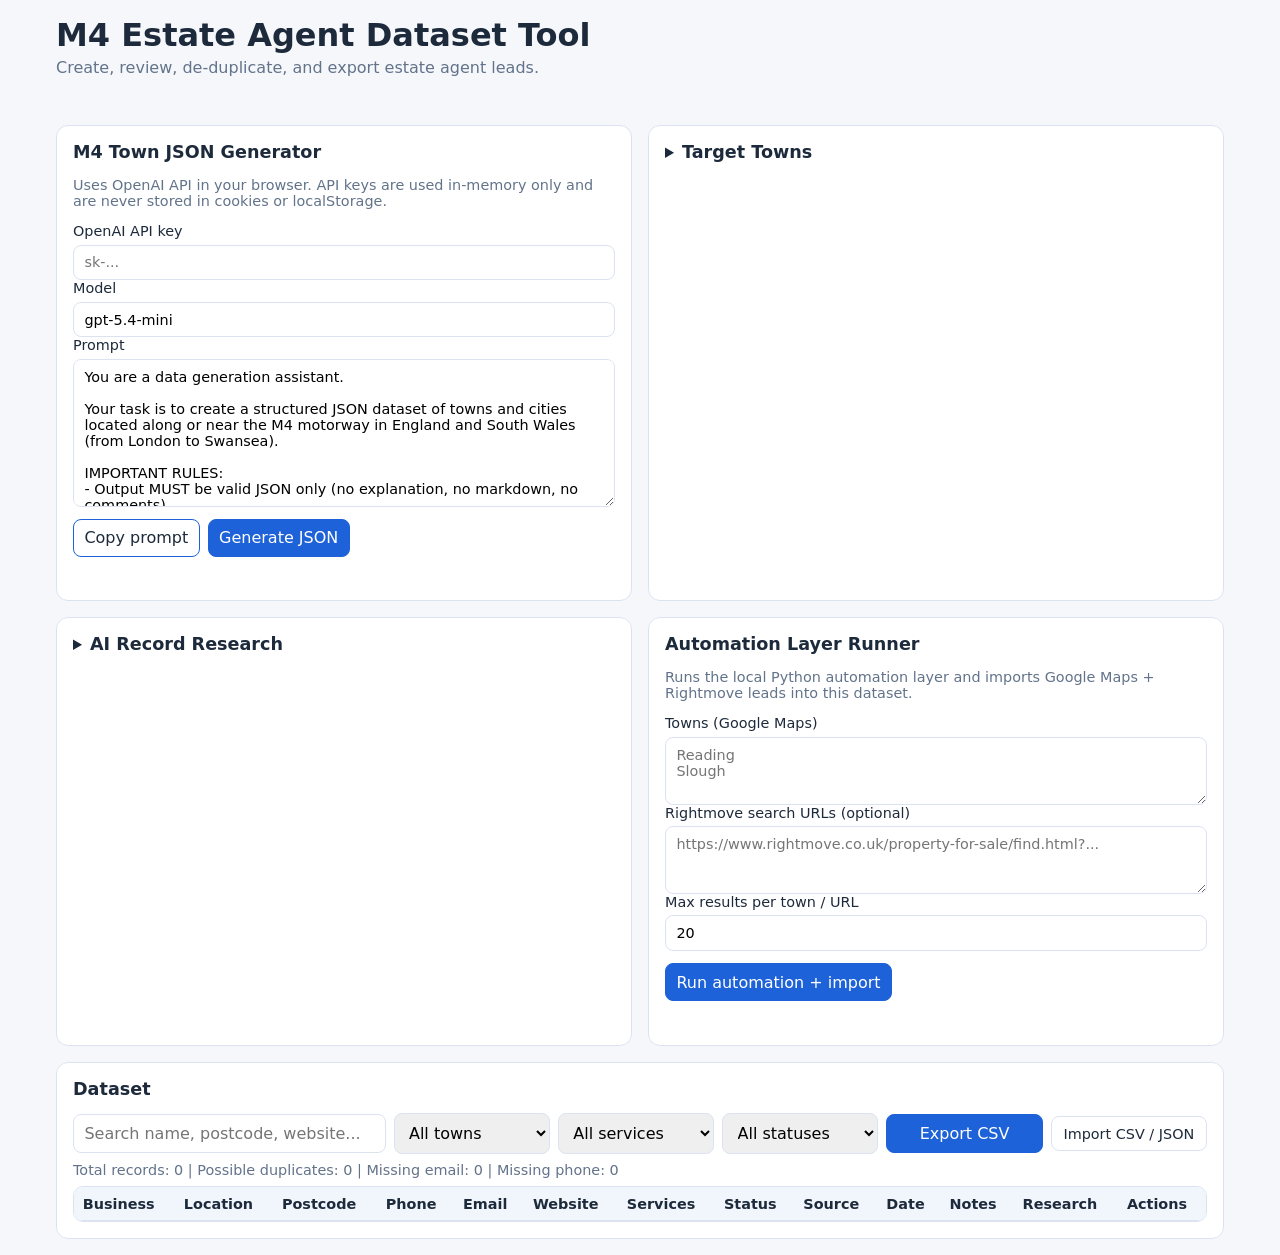
==== index.html @ b04e9800 "Convert Target Towns section into closed accordion" ====
<!doctype html>
<html lang="en">
  <head>
    <meta charset="UTF-8" />
    <meta name="viewport" content="width=device-width, initial-scale=1.0" />
    <title>M4 Estate Agent Dataset Tool</title>
    <link rel="icon" type="image/x-icon" href="./favicon.ico" />
    <link rel="stylesheet" href="styles.css" />
  </head>
  <body>
    <div id="aiWorkingNotice" class="ai-working-notice" role="status" aria-live="polite" hidden>
      The AI is now working please wait for the result.
    </div>
    <header class="container">
      <h1>M4 Estate Agent Dataset Tool</h1>
      <p class="subtitle">Create, review, de-duplicate, and export estate agent leads.</p>
    </header>

    <main class="container grid">
      <section class="card">
        <h2>M4 Town JSON Generator</h2>
        <p class="hint">Uses OpenAI API in your browser. API keys are used in-memory only and are never stored in cookies or localStorage.</p>
        <label>OpenAI API key
          <input id="openAiApiKey" type="password" autocomplete="off" placeholder="sk-..." />
        </label>
        <label>Model
          <input id="openAiModel" value="gpt-5.4-mini" />
        </label>
        <label>Prompt
          <textarea id="townPrompt" rows="8"></textarea>
        </label>
        <div class="actions">
          <button id="copyTownPromptBtn" type="button" class="secondary">Copy prompt</button>
          <button id="generateTownJsonBtn" type="button">Generate JSON</button>
        </div>
        <p id="townGenMessage" class="message" aria-live="polite"></p>
      </section>

      <section class="card">
        <details class="accordion">
          <summary><span class="accordion-title">Target Towns</span></summary>
          <div class="actions inline">
            <input id="newTown" placeholder="Add town e.g. Slough" />
            <button id="addTownBtn" type="button">Add</button>
          </div>
          <ul id="townList" class="pill-list"></ul>
        </details>
      </section>

      <section class="card">
        <details class="accordion">
          <summary><span class="accordion-title">AI Record Research</span></summary>
          <p class="hint">Use the row-level <strong>AI research</strong> action to enrich one estate agent at a time with cautious, structured JSON.</p>
          <label>OpenAI API key (optional if backend has OPENAI_API_KEY)
            <input id="aiResearchApiKey" type="password" autocomplete="off" placeholder="sk-..." />
          </label>
          <label>Model
            <input id="aiResearchModel" value="gpt-5.4-mini" />
          </label>
          <label>Prompt (editable)
            <textarea id="aiResearchPrompt" rows="18"></textarea>
          </label>
          <p class="hint">Adds AI-generated research fields. Review before outreach use.</p>
          <p id="aiResearchMessage" class="message" aria-live="polite"></p>
        </details>
      </section>

      <section class="card">
        <h2>Automation Layer Runner</h2>
        <p class="hint">Runs the local Python automation layer and imports Google Maps + Rightmove leads into this dataset.</p>
        <label>Towns (Google Maps)
          <textarea id="automationTowns" rows="3" placeholder="Reading&#10;Slough"></textarea>
        </label>
        <label>Rightmove search URLs (optional)
          <textarea id="automationUrls" rows="3" placeholder="https://www.rightmove.co.uk/property-for-sale/find.html?..."></textarea>
        </label>
        <label>Max results per town / URL
          <input id="automationMaxResults" type="number" min="1" max="100" value="20" />
        </label>
        <div class="actions">
          <button id="runAutomationBtn" type="button">Run automation + import</button>
        </div>
        <p id="automationMessage" class="message" aria-live="polite"></p>
      </section>

      <section class="card full">
        <h2>Dataset</h2>
        <div class="toolbar">
          <input id="searchInput" placeholder="Search name, postcode, website..." />
          <select id="filterTown"><option value="">All towns</option></select>
          <select id="filterService"><option value="">All services</option></select>
          <select id="filterStatus"><option value="">All statuses</option></select>
          <button id="exportCsvBtn" type="button">Export CSV</button>
          <label class="import-label">
            Import CSV / JSON
            <input id="importCsvInput" type="file" accept=".csv,text/csv,.json,application/json" />
          </label>
        </div>
        <div id="qualitySummary" class="summary"></div>
        <div class="table-wrap">
          <table>
            <thead>
              <tr>
                <th data-sort="businessName">Business</th>
                <th data-sort="location">Location</th>
                <th data-sort="postcode">Postcode</th>
                <th data-sort="phone">Phone</th>
                <th>Email</th>
                <th>Website</th>
                <th data-sort="services">Services</th>
                <th data-sort="status">Status</th>
                <th>Source</th>
                <th data-sort="dateCaptured">Date</th>
                <th>Notes</th>
                <th>Research</th>
                <th>Actions</th>
              </tr>
            </thead>
            <tbody id="recordsTbody"></tbody>
          </table>
        </div>
      </section>
    </main>

    <template id="rowTemplate">
      <tr>
        <td data-k="businessName"></td>
        <td data-k="location"></td>
        <td data-k="postcode"></td>
        <td data-k="phone"></td>
        <td data-k="email"></td>
        <td data-k="website"></td>
        <td data-k="services"></td>
        <td data-k="status"></td>
        <td data-k="sourceUrl"></td>
        <td data-k="dateCaptured"></td>
        <td data-k="notes"></td>
        <td data-k="research"></td>
        <td class="row-actions"></td>
      </tr>
    </template>

    <script src="app.js"></script>
  </body>
</html>
---- styles.css ----
:root {
  --bg: #f5f7fb;
  --card: #ffffff;
  --line: #dbe3f0;
  --text: #1d2a3b;
  --muted: #62738a;
  --accent: #1d62d8;
  --warn: #9b6700;
  --danger: #b5002a;
}
* { box-sizing: border-box; }
body {
  margin: 0;
  font-family: Inter, system-ui, -apple-system, Segoe UI, Roboto, sans-serif;
  color: var(--text);
  background: var(--bg);
  overflow-x: hidden;
}
.container { max-width: 1200px; margin: 0 auto; padding: 1rem; }
header h1 { margin: 0; }
.subtitle { color: var(--muted); margin-top: 0.25rem; }
.hint { color: var(--muted); font-size: 0.9rem; margin-top: 0; }
.grid { display: grid; gap: 1rem; grid-template-columns: repeat(2, minmax(0, 1fr)); }
.card {
  background: var(--card);
  border: 1px solid var(--line);
  border-radius: 12px;
  padding: 1rem;
}
.full { grid-column: 1 / -1; }
h2 { margin-top: 0; font-size: 1.1rem; }
.accordion summary {
  cursor: pointer;
  margin-bottom: 0.75rem;
}
.accordion-title {
  display: inline-block;
  margin-top: 0;
  font-size: 1.1rem;
  font-weight: 700;
}
.form-grid { display: grid; gap: 0.75rem; grid-template-columns: repeat(2, minmax(0, 1fr)); }
label { display: flex; flex-direction: column; gap: 0.35rem; font-size: 0.9rem; }
input, select, textarea, button {
  font: inherit;
  border: 1px solid var(--line);
  border-radius: 8px;
  padding: 0.55rem 0.65rem;
}
textarea { resize: vertical; }
button { background: var(--accent); color: #fff; border-color: var(--accent); cursor: pointer; }
button.secondary { background: #fff; color: var(--text); }
.actions { display: flex; gap: 0.5rem; margin-top: 0.75rem; flex-wrap: wrap; }
.actions.inline { margin-top: 0; }
.actions.inline input { flex: 1 1 220px; }
.message { min-height: 1.2rem; color: var(--warn); margin: 0.5rem 0 0; }
.ai-working-notice {
  position: fixed;
  top: 1rem;
  right: 1rem;
  z-index: 2000;
  max-width: 360px;
  padding: 0.75rem 1rem;
  border-radius: 10px;
  background: #1d2a3b;
  color: #fff;
  box-shadow: 0 10px 26px rgba(0, 0, 0, 0.25);
  font-size: 0.9rem;
}
.toolbar { display: grid; gap: 0.5rem; grid-template-columns: 2fr repeat(5, minmax(120px, 1fr)); align-items: center; }
.import-label {
  display: inline-flex;
  justify-content: center;
  align-items: center;
  background: #fff;
  border: 1px solid var(--line);
  border-radius: 8px;
  padding: 0.55rem 0.65rem;
  cursor: pointer;
}
.import-label input { display: none; }
.table-wrap { overflow: auto; border: 1px solid var(--line); border-radius: 10px; -webkit-overflow-scrolling: touch; }
table { width: 100%; border-collapse: collapse; min-width: 1100px; }
th, td { padding: 0.55rem; border-bottom: 1px solid var(--line); vertical-align: top; font-size: 0.9rem; }
th { background: #f1f5fc; text-align: left; cursor: pointer; user-select: none; }
th:last-child { cursor: default; }
.pill-list { list-style: none; padding: 0; margin: 0.75rem 0 0; display: flex; flex-wrap: wrap; gap: 0.45rem; }
.pill {
  display: inline-flex;
  align-items: center;
  gap: 0.45rem;
  padding: 0.25rem 0.55rem;
  border-radius: 999px;
  border: 1px solid var(--line);
  background: #f7faff;
}
.pill-label {
  cursor: pointer;
  outline: none;
}
.pill-label:focus-visible {
  text-decoration: underline;
}
.pill button { padding: 0 0.35rem; border-radius: 999px; font-size: 0.8rem; background: #fff; color: var(--text); }
.summary { color: var(--muted); font-size: 0.9rem; margin: 0.5rem 0; }
.tag-duplicate { color: var(--danger); font-weight: 600; }
.row-actions { display: flex; gap: 0.4rem; flex-wrap: wrap; }
.row-actions button { font-size: 0.8rem; padding: 0.35rem 0.5rem; }
@media (max-width: 900px) {
  .grid, .form-grid, .toolbar { grid-template-columns: 1fr; }
  .full { grid-column: auto; }
  .toolbar > * { width: 100%; }
  .table-wrap { margin-inline: -0.25rem; }
  table { min-width: 900px; }
}

@media (max-width: 700px) {
  .container { padding: 0.75rem; }
  header h1 { font-size: 1.35rem; line-height: 1.2; }
  .card { padding: 0.75rem; }
  h2 { font-size: 1rem; }
  input, select, textarea, button { font-size: 16px; }
  .actions > button, .actions > .import-label { width: 100%; }
  .ai-working-notice {
    left: 0.75rem;
    right: 0.75rem;
    top: 0.75rem;
    max-width: none;
  }
  .table-wrap {
    border: 0;
    margin-inline: 0;
  }
  table {
    min-width: 0;
  }
  thead {
    display: none;
  }
  tbody,
  tr,
  td {
    display: block;
    width: 100%;
  }
  tr {
    margin-bottom: 0.65rem;
    border: 1px solid var(--line);
    border-radius: 10px;
    overflow: hidden;
    background: var(--card);
  }
  td {
    border-bottom: 1px solid var(--line);
    display: grid;
    gap: 0.25rem;
    padding: 0.5rem 0.6rem;
  }
  td::before {
    font-size: 0.75rem;
    color: var(--muted);
    font-weight: 600;
    text-transform: uppercase;
    letter-spacing: 0.02em;
  }
  td:nth-child(1)::before { content: 'Business'; }
  td:nth-child(2)::before { content: 'Location'; }
  td:nth-child(3)::before { content: 'Postcode'; }
  td:nth-child(4)::before { content: 'Phone'; }
  td:nth-child(5)::before { content: 'Email'; }
  td:nth-child(6)::before { content: 'Website'; }
  td:nth-child(7)::before { content: 'Services'; }
  td:nth-child(8)::before { content: 'Status'; }
  td:nth-child(9)::before { content: 'Source'; }
  td:nth-child(10)::before { content: 'Date'; }
  td:nth-child(11)::before { content: 'Notes'; }
  td:nth-child(12)::before { content: 'Research'; }
  td:nth-child(13)::before { content: 'Actions'; }
  td:last-child {
    border-bottom: 0;
  }
}
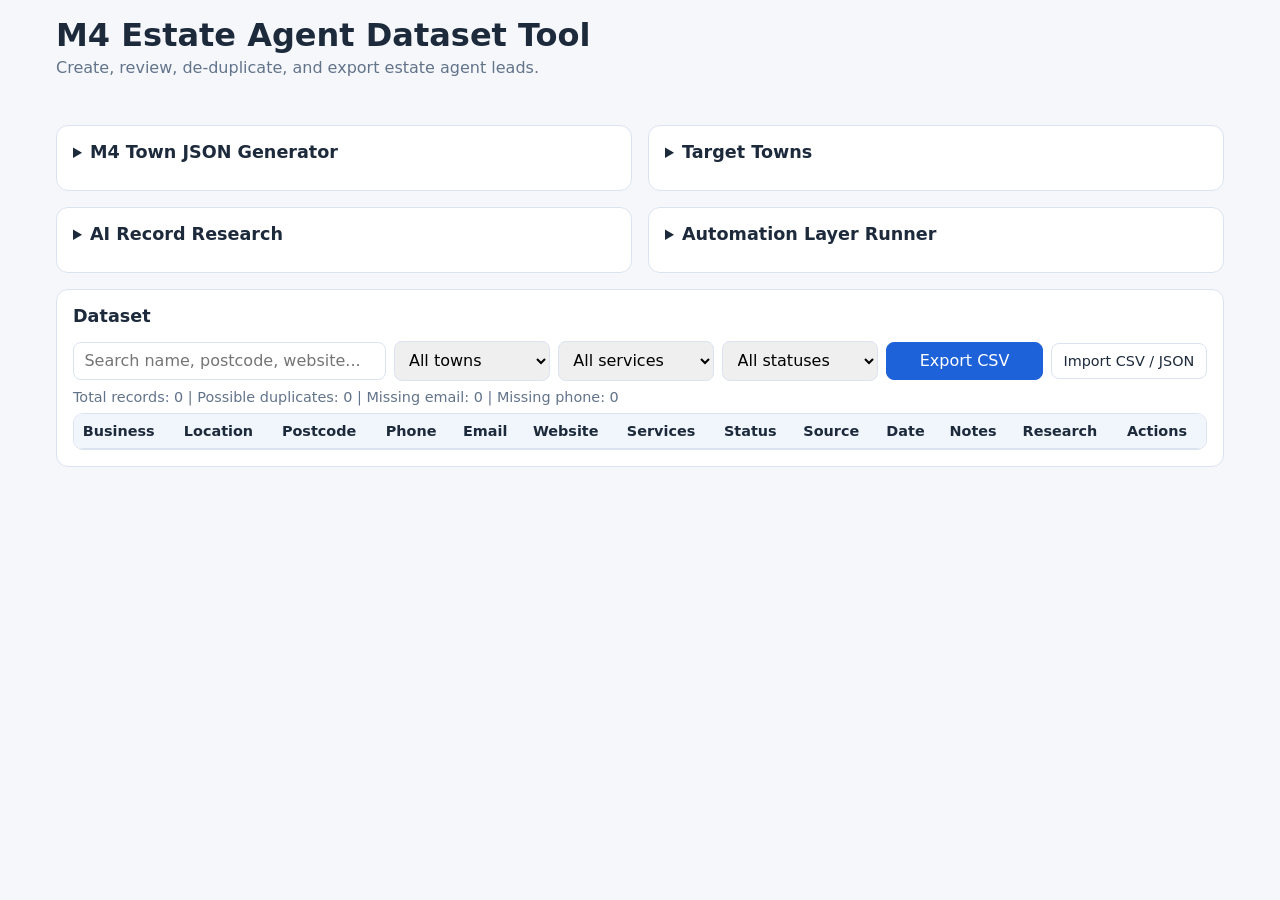
==== commit 73f5dd0b: "Merge pull request #26 from BryanAvery/codex/add-accordion-to-target-towns-section" ====
--- a/index.html
+++ b/index.html
@@ -18,22 +18,24 @@
 
     <main class="container grid">
       <section class="card">
-        <h2>M4 Town JSON Generator</h2>
-        <p class="hint">Uses OpenAI API in your browser. API keys are used in-memory only and are never stored in cookies or localStorage.</p>
-        <label>OpenAI API key
-          <input id="openAiApiKey" type="password" autocomplete="off" placeholder="sk-..." />
-        </label>
-        <label>Model
-          <input id="openAiModel" value="gpt-5.4-mini" />
-        </label>
-        <label>Prompt
-          <textarea id="townPrompt" rows="8"></textarea>
-        </label>
-        <div class="actions">
-          <button id="copyTownPromptBtn" type="button" class="secondary">Copy prompt</button>
-          <button id="generateTownJsonBtn" type="button">Generate JSON</button>
-        </div>
-        <p id="townGenMessage" class="message" aria-live="polite"></p>
+        <details class="accordion">
+          <summary><span class="accordion-title">M4 Town JSON Generator</span></summary>
+          <p class="hint">Uses OpenAI API in your browser. API keys are used in-memory only and are never stored in cookies or localStorage.</p>
+          <label>OpenAI API key
+            <input id="openAiApiKey" type="password" autocomplete="off" placeholder="sk-..." />
+          </label>
+          <label>Model
+            <input id="openAiModel" value="gpt-5.4-mini" />
+          </label>
+          <label>Prompt
+            <textarea id="townPrompt" rows="8"></textarea>
+          </label>
+          <div class="actions">
+            <button id="copyTownPromptBtn" type="button" class="secondary">Copy prompt</button>
+            <button id="generateTownJsonBtn" type="button">Generate JSON</button>
+          </div>
+          <p id="townGenMessage" class="message" aria-live="polite"></p>
+        </details>
       </section>
 
       <section class="card">
@@ -66,21 +68,23 @@
       </section>
 
       <section class="card">
-        <h2>Automation Layer Runner</h2>
-        <p class="hint">Runs the local Python automation layer and imports Google Maps + Rightmove leads into this dataset.</p>
-        <label>Towns (Google Maps)
-          <textarea id="automationTowns" rows="3" placeholder="Reading&#10;Slough"></textarea>
-        </label>
-        <label>Rightmove search URLs (optional)
-          <textarea id="automationUrls" rows="3" placeholder="https://www.rightmove.co.uk/property-for-sale/find.html?..."></textarea>
-        </label>
-        <label>Max results per town / URL
-          <input id="automationMaxResults" type="number" min="1" max="100" value="20" />
-        </label>
-        <div class="actions">
-          <button id="runAutomationBtn" type="button">Run automation + import</button>
-        </div>
-        <p id="automationMessage" class="message" aria-live="polite"></p>
+        <details class="accordion">
+          <summary><span class="accordion-title">Automation Layer Runner</span></summary>
+          <p class="hint">Runs the local Python automation layer and imports Google Maps + Rightmove leads into this dataset.</p>
+          <label>Towns (Google Maps)
+            <textarea id="automationTowns" rows="3" placeholder="Reading&#10;Slough"></textarea>
+          </label>
+          <label>Rightmove search URLs (optional)
+            <textarea id="automationUrls" rows="3" placeholder="https://www.rightmove.co.uk/property-for-sale/find.html?..."></textarea>
+          </label>
+          <label>Max results per town / URL
+            <input id="automationMaxResults" type="number" min="1" max="100" value="20" />
+          </label>
+          <div class="actions">
+            <button id="runAutomationBtn" type="button">Run automation + import</button>
+          </div>
+          <p id="automationMessage" class="message" aria-live="polite"></p>
+        </details>
       </section>
 
       <section class="card full">
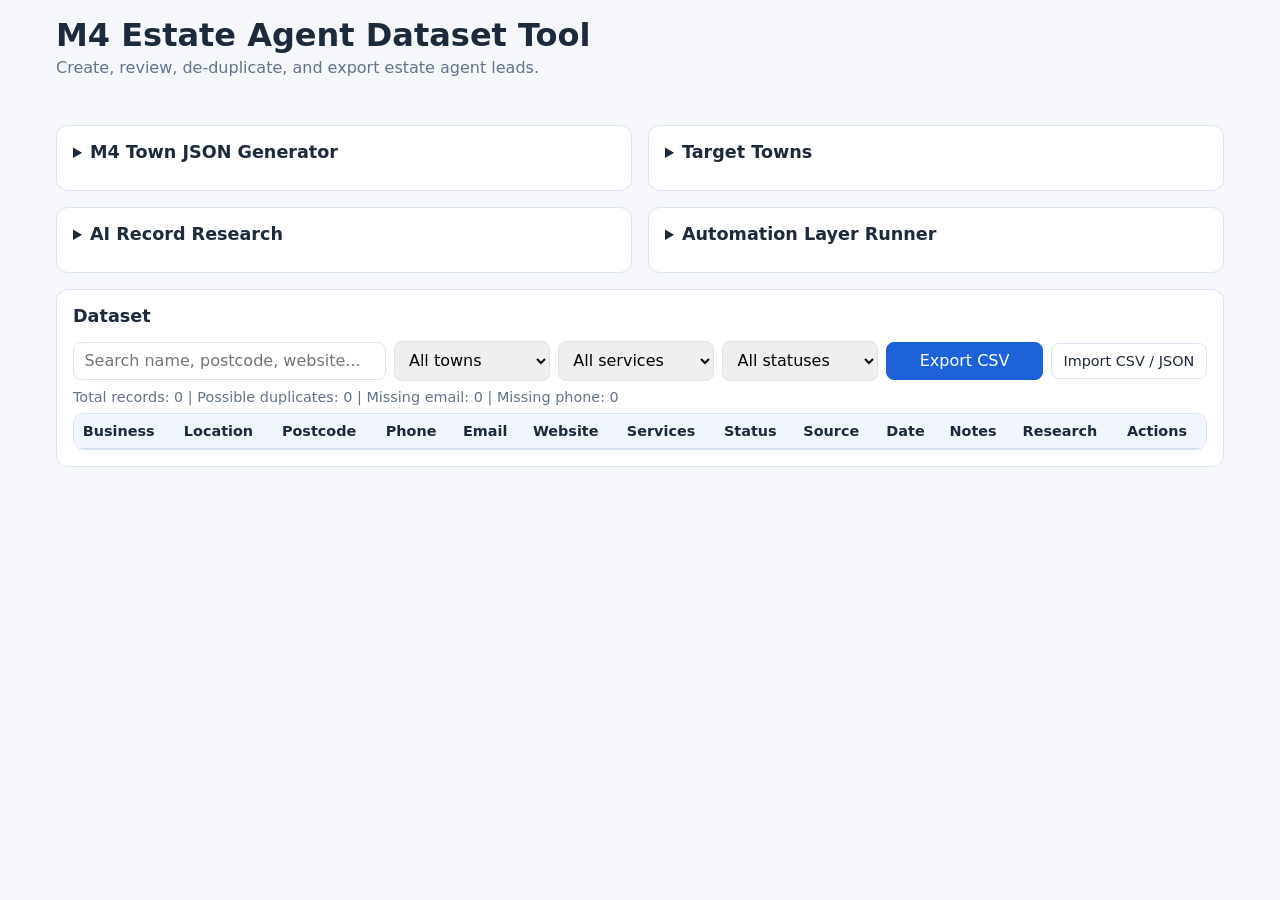
==== commit 4e62a347: "Improve dataset edit flow with field-by-field JSON editor" ====
--- a/index.html
+++ b/index.html
@@ -144,6 +144,19 @@
       </tr>
     </template>
 
+    <dialog id="jsonEditDialog" class="json-edit-dialog">
+      <form id="jsonEditForm" method="dialog" class="json-edit-form">
+        <h3>Edit Dataset Record</h3>
+        <p class="hint">Update each field below. Arrays and objects accept valid JSON.</p>
+        <div id="jsonEditFields" class="json-edit-fields"></div>
+        <p id="jsonEditMessage" class="message" aria-live="polite"></p>
+        <div class="actions">
+          <button id="saveJsonEditBtn" type="submit">Save</button>
+          <button id="cancelJsonEditBtn" type="button" class="secondary">Cancel</button>
+        </div>
+      </form>
+    </dialog>
+
     <script src="app.js"></script>
   </body>
 </html>
--- a/styles.css
+++ b/styles.css
@@ -106,6 +106,34 @@
 .tag-duplicate { color: var(--danger); font-weight: 600; }
 .row-actions { display: flex; gap: 0.4rem; flex-wrap: wrap; }
 .row-actions button { font-size: 0.8rem; padding: 0.35rem 0.5rem; }
+.json-edit-dialog {
+  width: min(720px, 94vw);
+  max-height: 85vh;
+  border: 1px solid var(--line);
+  border-radius: 12px;
+  padding: 0;
+}
+.json-edit-dialog::backdrop {
+  background: rgba(0, 0, 0, 0.35);
+}
+.json-edit-form {
+  padding: 1rem;
+  max-height: 85vh;
+  overflow: auto;
+}
+.json-edit-form h3 {
+  margin: 0 0 0.4rem;
+}
+.json-edit-fields {
+  display: grid;
+  gap: 0.65rem;
+}
+.json-edit-field {
+  gap: 0.3rem;
+}
+.json-edit-field span {
+  font-weight: 600;
+}
 @media (max-width: 900px) {
   .grid, .form-grid, .toolbar { grid-template-columns: 1fr; }
   .full { grid-column: auto; }
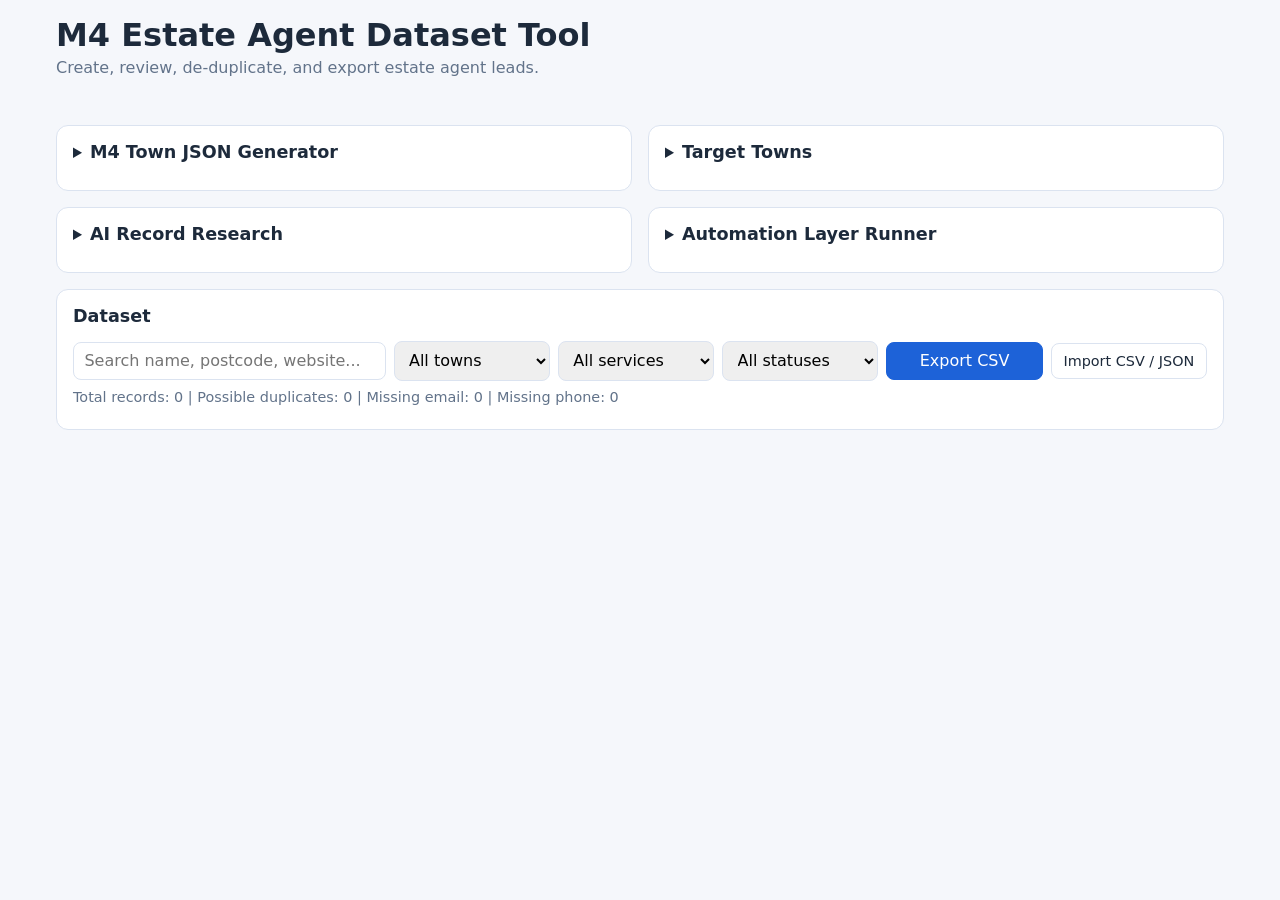
==== commit 7a9476a5: "Render dataset records as business-name accordions" ====
--- a/index.html
+++ b/index.html
@@ -101,61 +101,9 @@
           </label>
         </div>
         <div id="qualitySummary" class="summary"></div>
-        <div class="table-wrap">
-          <table>
-            <thead>
-              <tr>
-                <th data-sort="businessName">Business</th>
-                <th data-sort="location">Location</th>
-                <th data-sort="postcode">Postcode</th>
-                <th data-sort="phone">Phone</th>
-                <th>Email</th>
-                <th>Website</th>
-                <th data-sort="services">Services</th>
-                <th data-sort="status">Status</th>
-                <th>Source</th>
-                <th data-sort="dateCaptured">Date</th>
-                <th>Notes</th>
-                <th>Research</th>
-                <th>Actions</th>
-              </tr>
-            </thead>
-            <tbody id="recordsTbody"></tbody>
-          </table>
-        </div>
+        <div id="recordsAccordion" class="records-accordion"></div>
       </section>
     </main>
-
-    <template id="rowTemplate">
-      <tr>
-        <td data-k="businessName"></td>
-        <td data-k="location"></td>
-        <td data-k="postcode"></td>
-        <td data-k="phone"></td>
-        <td data-k="email"></td>
-        <td data-k="website"></td>
-        <td data-k="services"></td>
-        <td data-k="status"></td>
-        <td data-k="sourceUrl"></td>
-        <td data-k="dateCaptured"></td>
-        <td data-k="notes"></td>
-        <td data-k="research"></td>
-        <td class="row-actions"></td>
-      </tr>
-    </template>
-
-    <dialog id="jsonEditDialog" class="json-edit-dialog">
-      <form id="jsonEditForm" method="dialog" class="json-edit-form">
-        <h3>Edit Dataset Record</h3>
-        <p class="hint">Update each field below. Arrays and objects accept valid JSON.</p>
-        <div id="jsonEditFields" class="json-edit-fields"></div>
-        <p id="jsonEditMessage" class="message" aria-live="polite"></p>
-        <div class="actions">
-          <button id="saveJsonEditBtn" type="submit">Save</button>
-          <button id="cancelJsonEditBtn" type="button" class="secondary">Cancel</button>
-        </div>
-      </form>
-    </dialog>
 
     <script src="app.js"></script>
   </body>
--- a/styles.css
+++ b/styles.css
@@ -106,33 +106,30 @@
 .tag-duplicate { color: var(--danger); font-weight: 600; }
 .row-actions { display: flex; gap: 0.4rem; flex-wrap: wrap; }
 .row-actions button { font-size: 0.8rem; padding: 0.35rem 0.5rem; }
-.json-edit-dialog {
-  width: min(720px, 94vw);
-  max-height: 85vh;
-  border: 1px solid var(--line);
-  border-radius: 12px;
-  padding: 0;
-}
-.json-edit-dialog::backdrop {
-  background: rgba(0, 0, 0, 0.35);
-}
-.json-edit-form {
-  padding: 1rem;
-  max-height: 85vh;
-  overflow: auto;
-}
-.json-edit-form h3 {
-  margin: 0 0 0.4rem;
-}
-.json-edit-fields {
+.records-accordion {
   display: grid;
-  gap: 0.65rem;
-}
-.json-edit-field {
-  gap: 0.3rem;
-}
-.json-edit-field span {
-  font-weight: 600;
+  gap: 0.6rem;
+}
+.record-item {
+  border: 1px solid var(--line);
+  border-radius: 10px;
+  background: #fff;
+  overflow: hidden;
+}
+.record-summary {
+  cursor: pointer;
+  padding: 0.65rem 0.75rem;
+  background: #f1f5fc;
+  font-weight: 700;
+}
+.record-content {
+  padding: 0.65rem 0.75rem 0.75rem;
+  display: grid;
+  gap: 0.45rem;
+}
+.record-field {
+  font-size: 0.9rem;
+  line-height: 1.35;
 }
 @media (max-width: 900px) {
   .grid, .form-grid, .toolbar { grid-template-columns: 1fr; }
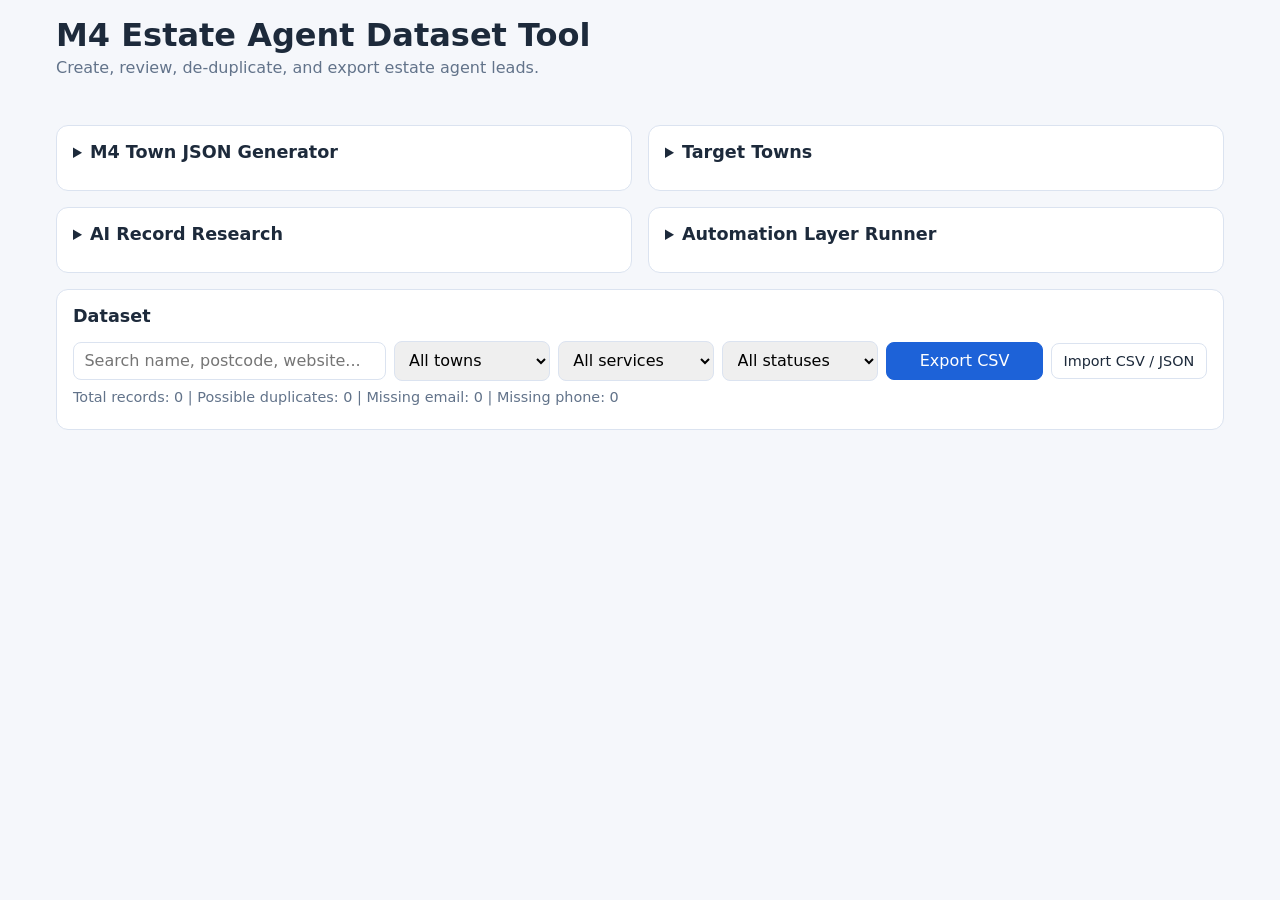
==== commit f983240e: "Render dataset records as accordions by business name" ====
--- a/index.html
+++ b/index.html
@@ -105,6 +105,19 @@
       </section>
     </main>
 
+    <dialog id="jsonEditDialog" class="json-edit-dialog">
+      <form id="jsonEditForm" method="dialog" class="json-edit-form">
+        <h3>Edit Dataset Record</h3>
+        <p class="hint">Update each field below. Arrays and objects accept valid JSON.</p>
+        <div id="jsonEditFields" class="json-edit-fields"></div>
+        <p id="jsonEditMessage" class="message" aria-live="polite"></p>
+        <div class="actions">
+          <button id="saveJsonEditBtn" type="submit">Save</button>
+          <button id="cancelJsonEditBtn" type="button" class="secondary">Cancel</button>
+        </div>
+      </form>
+    </dialog>
+
     <script src="app.js"></script>
   </body>
 </html>
--- a/styles.css
+++ b/styles.css
@@ -108,28 +108,54 @@
 .row-actions button { font-size: 0.8rem; padding: 0.35rem 0.5rem; }
 .records-accordion {
   display: grid;
-  gap: 0.6rem;
+  gap: 0.55rem;
 }
 .record-item {
   border: 1px solid var(--line);
   border-radius: 10px;
   background: #fff;
-  overflow: hidden;
 }
 .record-summary {
+  padding: 0.65rem 0.8rem;
   cursor: pointer;
-  padding: 0.65rem 0.75rem;
-  background: #f1f5fc;
-  font-weight: 700;
+  font-weight: 600;
 }
 .record-content {
-  padding: 0.65rem 0.75rem 0.75rem;
+  padding: 0 0.8rem 0.8rem;
   display: grid;
-  gap: 0.45rem;
+  gap: 0.3rem;
 }
 .record-field {
+  margin: 0;
   font-size: 0.9rem;
-  line-height: 1.35;
+}
+.json-edit-dialog {
+  width: min(720px, 94vw);
+  max-height: 85vh;
+  border: 1px solid var(--line);
+  border-radius: 12px;
+  padding: 0;
+}
+.json-edit-dialog::backdrop {
+  background: rgba(0, 0, 0, 0.35);
+}
+.json-edit-form {
+  padding: 1rem;
+  max-height: 85vh;
+  overflow: auto;
+}
+.json-edit-form h3 {
+  margin: 0 0 0.4rem;
+}
+.json-edit-fields {
+  display: grid;
+  gap: 0.65rem;
+}
+.json-edit-field {
+  gap: 0.3rem;
+}
+.json-edit-field span {
+  font-weight: 600;
 }
 @media (max-width: 900px) {
   .grid, .form-grid, .toolbar { grid-template-columns: 1fr; }
@@ -152,56 +178,7 @@
     top: 0.75rem;
     max-width: none;
   }
-  .table-wrap {
-    border: 0;
-    margin-inline: 0;
-  }
-  table {
-    min-width: 0;
-  }
-  thead {
-    display: none;
-  }
-  tbody,
-  tr,
-  td {
-    display: block;
-    width: 100%;
-  }
-  tr {
-    margin-bottom: 0.65rem;
-    border: 1px solid var(--line);
-    border-radius: 10px;
-    overflow: hidden;
-    background: var(--card);
-  }
-  td {
-    border-bottom: 1px solid var(--line);
-    display: grid;
-    gap: 0.25rem;
-    padding: 0.5rem 0.6rem;
-  }
-  td::before {
-    font-size: 0.75rem;
-    color: var(--muted);
-    font-weight: 600;
-    text-transform: uppercase;
-    letter-spacing: 0.02em;
-  }
-  td:nth-child(1)::before { content: 'Business'; }
-  td:nth-child(2)::before { content: 'Location'; }
-  td:nth-child(3)::before { content: 'Postcode'; }
-  td:nth-child(4)::before { content: 'Phone'; }
-  td:nth-child(5)::before { content: 'Email'; }
-  td:nth-child(6)::before { content: 'Website'; }
-  td:nth-child(7)::before { content: 'Services'; }
-  td:nth-child(8)::before { content: 'Status'; }
-  td:nth-child(9)::before { content: 'Source'; }
-  td:nth-child(10)::before { content: 'Date'; }
-  td:nth-child(11)::before { content: 'Notes'; }
-  td:nth-child(12)::before { content: 'Research'; }
-  td:nth-child(13)::before { content: 'Actions'; }
-  td:last-child {
-    border-bottom: 0;
+  .record-summary {
+    font-size: 0.95rem;
   }
 }
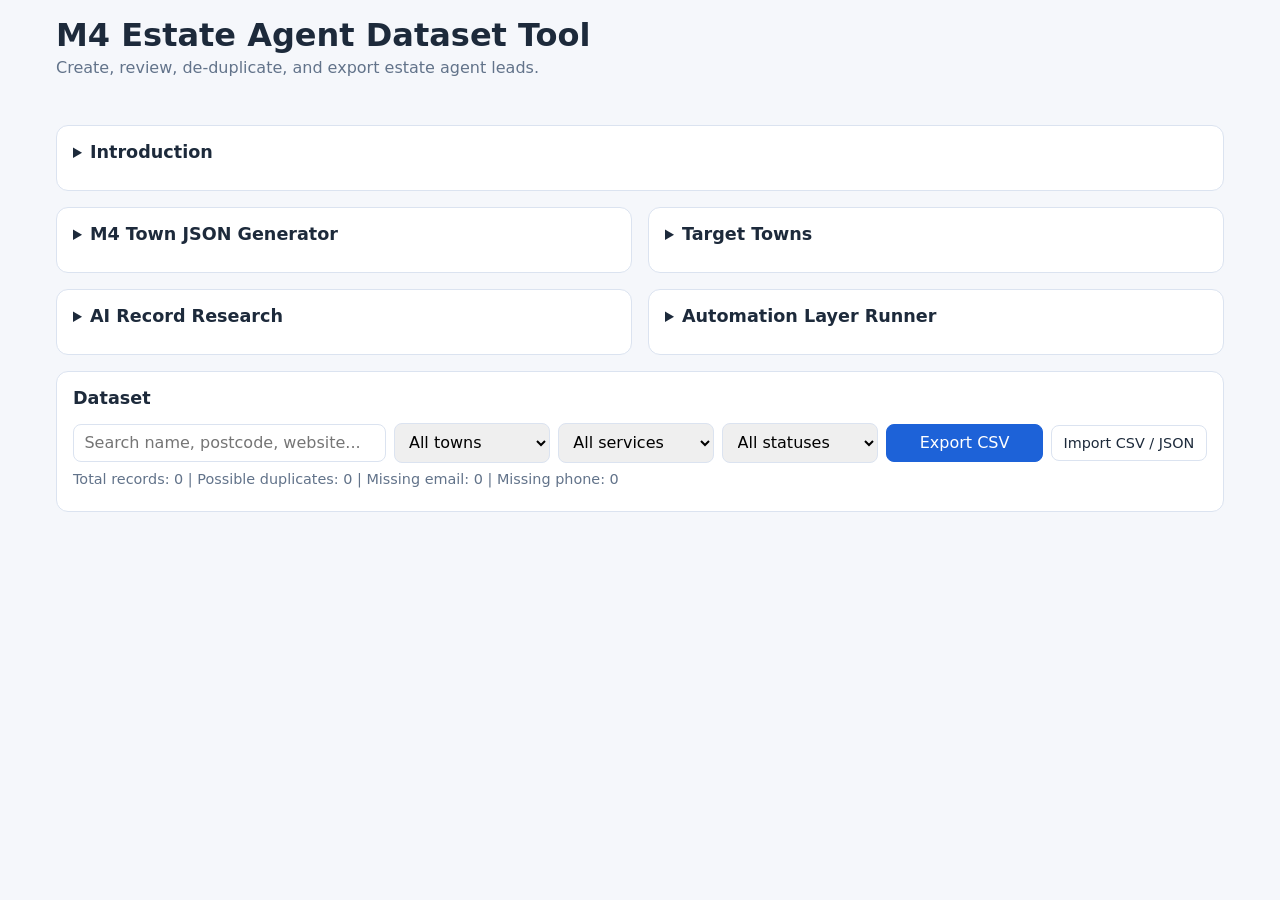
==== commit ecf795a4: "Add closed Introduction accordion with page overview" ====
--- a/index.html
+++ b/index.html
@@ -17,6 +17,20 @@
     </header>
 
     <main class="container grid">
+      <section class="card full">
+        <details class="accordion">
+          <summary><span class="accordion-title">Introduction</span></summary>
+          <p class="hint">This page helps you build and manage an estate agent lead dataset end-to-end.</p>
+          <p>
+            Use the accordion sections below to generate target towns, run provider automation, and enrich individual records with AI research.
+            All records are collected into the dataset table where you can search, filter, edit, de-duplicate, and export results.
+          </p>
+          <p>
+            In short, this tool demonstrates a full workflow for sourcing leads, improving data quality, and preparing structured outreach-ready exports from one interface.
+          </p>
+        </details>
+      </section>
+
       <section class="card">
         <details class="accordion">
           <summary><span class="accordion-title">M4 Town JSON Generator</span></summary>
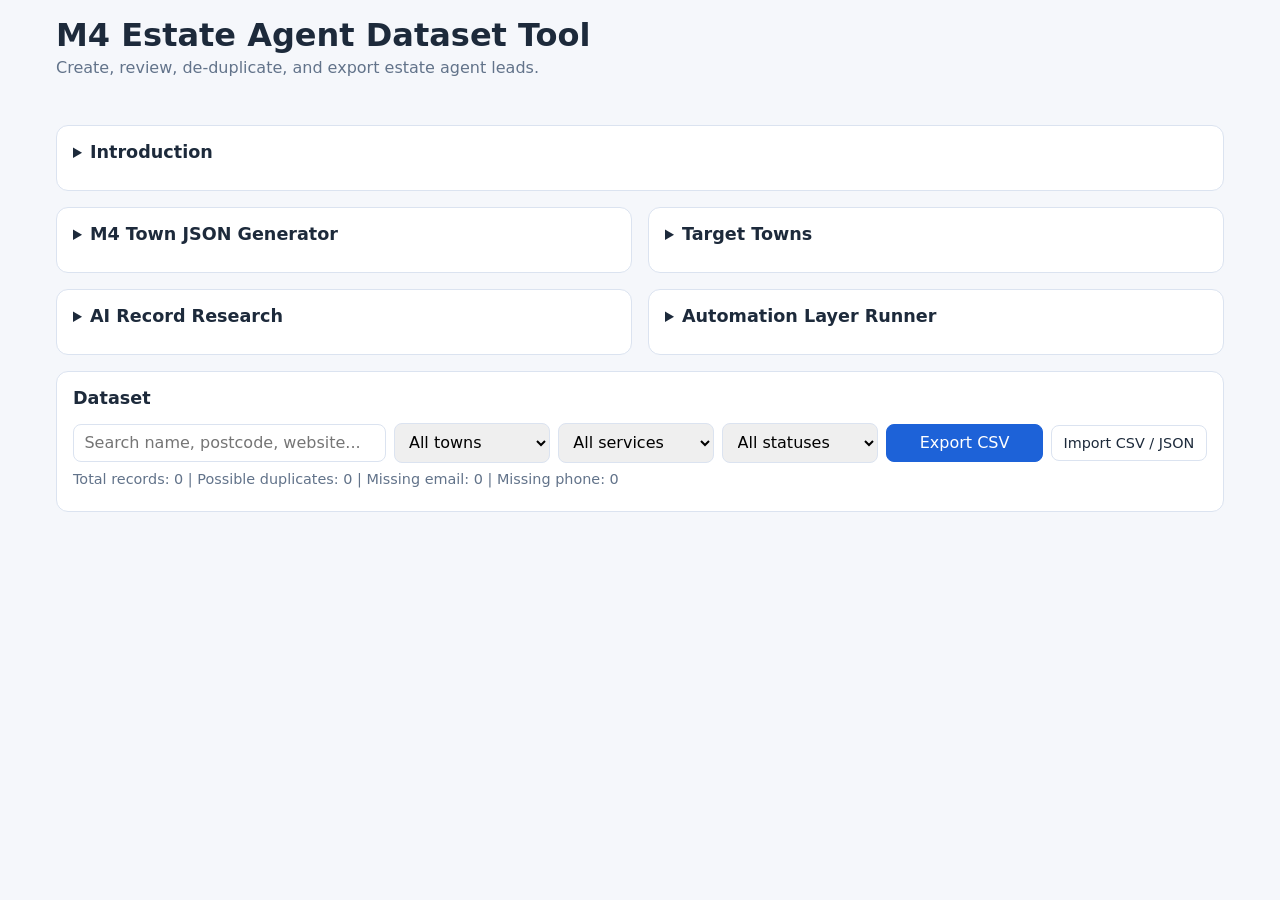
==== commit 995b7232: "refactor: move frontend app into app directory" ====
--- a/index.html
+++ b/index.html
@@ -2,136 +2,11 @@
 <html lang="en">
   <head>
     <meta charset="UTF-8" />
+    <meta http-equiv="refresh" content="0; url=./app/index.html" />
     <meta name="viewport" content="width=device-width, initial-scale=1.0" />
     <title>M4 Estate Agent Dataset Tool</title>
-    <link rel="icon" type="image/x-icon" href="./favicon.ico" />
-    <link rel="stylesheet" href="styles.css" />
   </head>
   <body>
-    <div id="aiWorkingNotice" class="ai-working-notice" role="status" aria-live="polite" hidden>
-      The AI is now working please wait for the result.
-    </div>
-    <header class="container">
-      <h1>M4 Estate Agent Dataset Tool</h1>
-      <p class="subtitle">Create, review, de-duplicate, and export estate agent leads.</p>
-    </header>
-
-    <main class="container grid">
-      <section class="card full">
-        <details class="accordion">
-          <summary><span class="accordion-title">Introduction</span></summary>
-          <p class="hint">This page helps you build and manage an estate agent lead dataset end-to-end.</p>
-          <p>
-            Use the accordion sections below to generate target towns, run provider automation, and enrich individual records with AI research.
-            All records are collected into the dataset table where you can search, filter, edit, de-duplicate, and export results.
-          </p>
-          <p>
-            In short, this tool demonstrates a full workflow for sourcing leads, improving data quality, and preparing structured outreach-ready exports from one interface.
-          </p>
-        </details>
-      </section>
-
-      <section class="card">
-        <details class="accordion">
-          <summary><span class="accordion-title">M4 Town JSON Generator</span></summary>
-          <p class="hint">Uses OpenAI API in your browser. API keys are used in-memory only and are never stored in cookies or localStorage.</p>
-          <label>OpenAI API key
-            <input id="openAiApiKey" type="password" autocomplete="off" placeholder="sk-..." />
-          </label>
-          <label>Model
-            <input id="openAiModel" value="gpt-5.4-mini" />
-          </label>
-          <label>Prompt
-            <textarea id="townPrompt" rows="8"></textarea>
-          </label>
-          <div class="actions">
-            <button id="copyTownPromptBtn" type="button" class="secondary">Copy prompt</button>
-            <button id="generateTownJsonBtn" type="button">Generate JSON</button>
-          </div>
-          <p id="townGenMessage" class="message" aria-live="polite"></p>
-        </details>
-      </section>
-
-      <section class="card">
-        <details class="accordion">
-          <summary><span class="accordion-title">Target Towns</span></summary>
-          <div class="actions inline">
-            <input id="newTown" placeholder="Add town e.g. Slough" />
-            <button id="addTownBtn" type="button">Add</button>
-          </div>
-          <ul id="townList" class="pill-list"></ul>
-        </details>
-      </section>
-
-      <section class="card">
-        <details class="accordion">
-          <summary><span class="accordion-title">AI Record Research</span></summary>
-          <p class="hint">Use the row-level <strong>AI research</strong> action to enrich one estate agent at a time with cautious, structured JSON.</p>
-          <label>OpenAI API key (optional if backend has OPENAI_API_KEY)
-            <input id="aiResearchApiKey" type="password" autocomplete="off" placeholder="sk-..." />
-          </label>
-          <label>Model
-            <input id="aiResearchModel" value="gpt-5.4-mini" />
-          </label>
-          <label>Prompt (editable)
-            <textarea id="aiResearchPrompt" rows="18"></textarea>
-          </label>
-          <p class="hint">Adds AI-generated research fields. Review before outreach use.</p>
-          <p id="aiResearchMessage" class="message" aria-live="polite"></p>
-        </details>
-      </section>
-
-      <section class="card">
-        <details class="accordion">
-          <summary><span class="accordion-title">Automation Layer Runner</span></summary>
-          <p class="hint">Runs the local Python automation layer and imports Google Maps + Rightmove leads into this dataset.</p>
-          <label>Towns (Google Maps)
-            <textarea id="automationTowns" rows="3" placeholder="Reading&#10;Slough"></textarea>
-          </label>
-          <label>Rightmove search URLs (optional)
-            <textarea id="automationUrls" rows="3" placeholder="https://www.rightmove.co.uk/property-for-sale/find.html?..."></textarea>
-          </label>
-          <label>Max results per town / URL
-            <input id="automationMaxResults" type="number" min="1" max="100" value="20" />
-          </label>
-          <div class="actions">
-            <button id="runAutomationBtn" type="button">Run automation + import</button>
-          </div>
-          <p id="automationMessage" class="message" aria-live="polite"></p>
-        </details>
-      </section>
-
-      <section class="card full">
-        <h2>Dataset</h2>
-        <div class="toolbar">
-          <input id="searchInput" placeholder="Search name, postcode, website..." />
-          <select id="filterTown"><option value="">All towns</option></select>
-          <select id="filterService"><option value="">All services</option></select>
-          <select id="filterStatus"><option value="">All statuses</option></select>
-          <button id="exportCsvBtn" type="button">Export CSV</button>
-          <label class="import-label">
-            Import CSV / JSON
-            <input id="importCsvInput" type="file" accept=".csv,text/csv,.json,application/json" />
-          </label>
-        </div>
-        <div id="qualitySummary" class="summary"></div>
-        <div id="recordsAccordion" class="records-accordion"></div>
-      </section>
-    </main>
-
-    <dialog id="jsonEditDialog" class="json-edit-dialog">
-      <form id="jsonEditForm" method="dialog" class="json-edit-form">
-        <h3>Edit Dataset Record</h3>
-        <p class="hint">Update each field below. Arrays and objects accept valid JSON.</p>
-        <div id="jsonEditFields" class="json-edit-fields"></div>
-        <p id="jsonEditMessage" class="message" aria-live="polite"></p>
-        <div class="actions">
-          <button id="saveJsonEditBtn" type="submit">Save</button>
-          <button id="cancelJsonEditBtn" type="button" class="secondary">Cancel</button>
-        </div>
-      </form>
-    </dialog>
-
-    <script src="app.js"></script>
+    <p>Redirecting to <a href="./app/index.html">the app</a>...</p>
   </body>
 </html>
